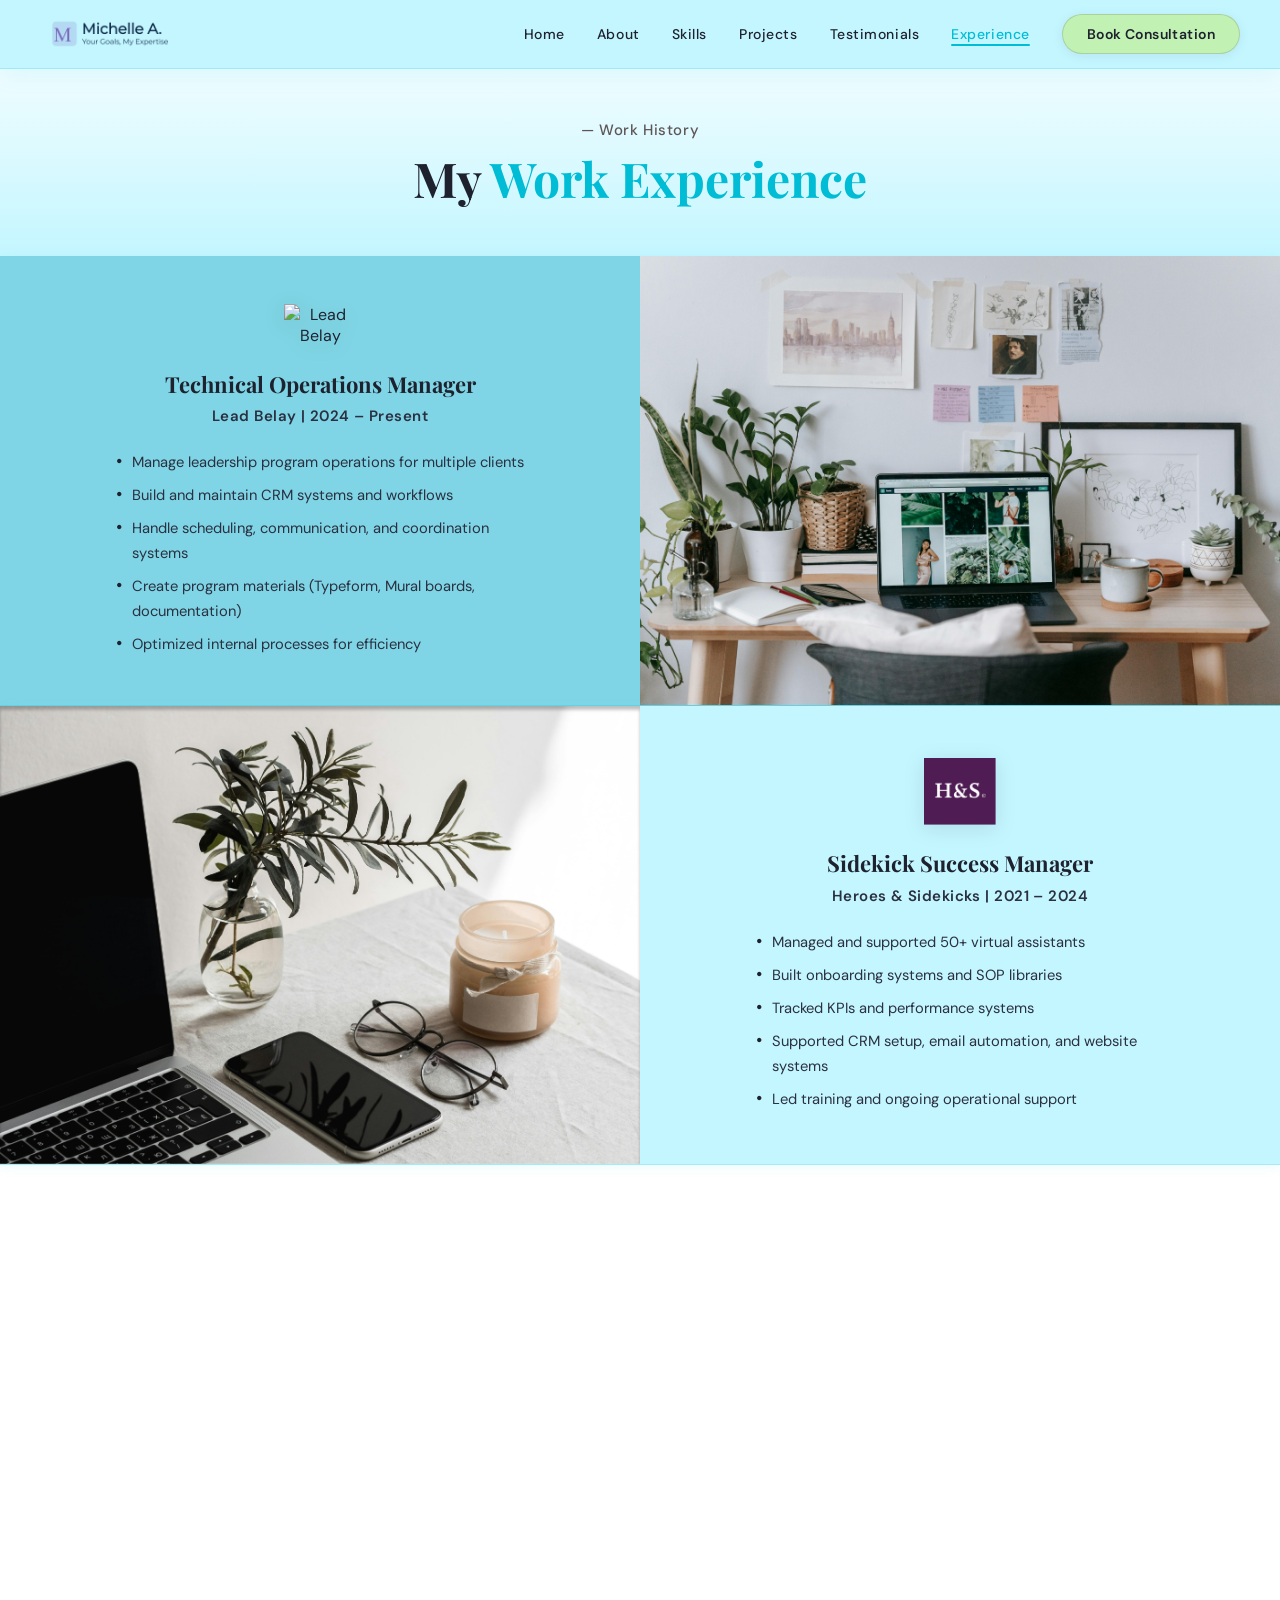
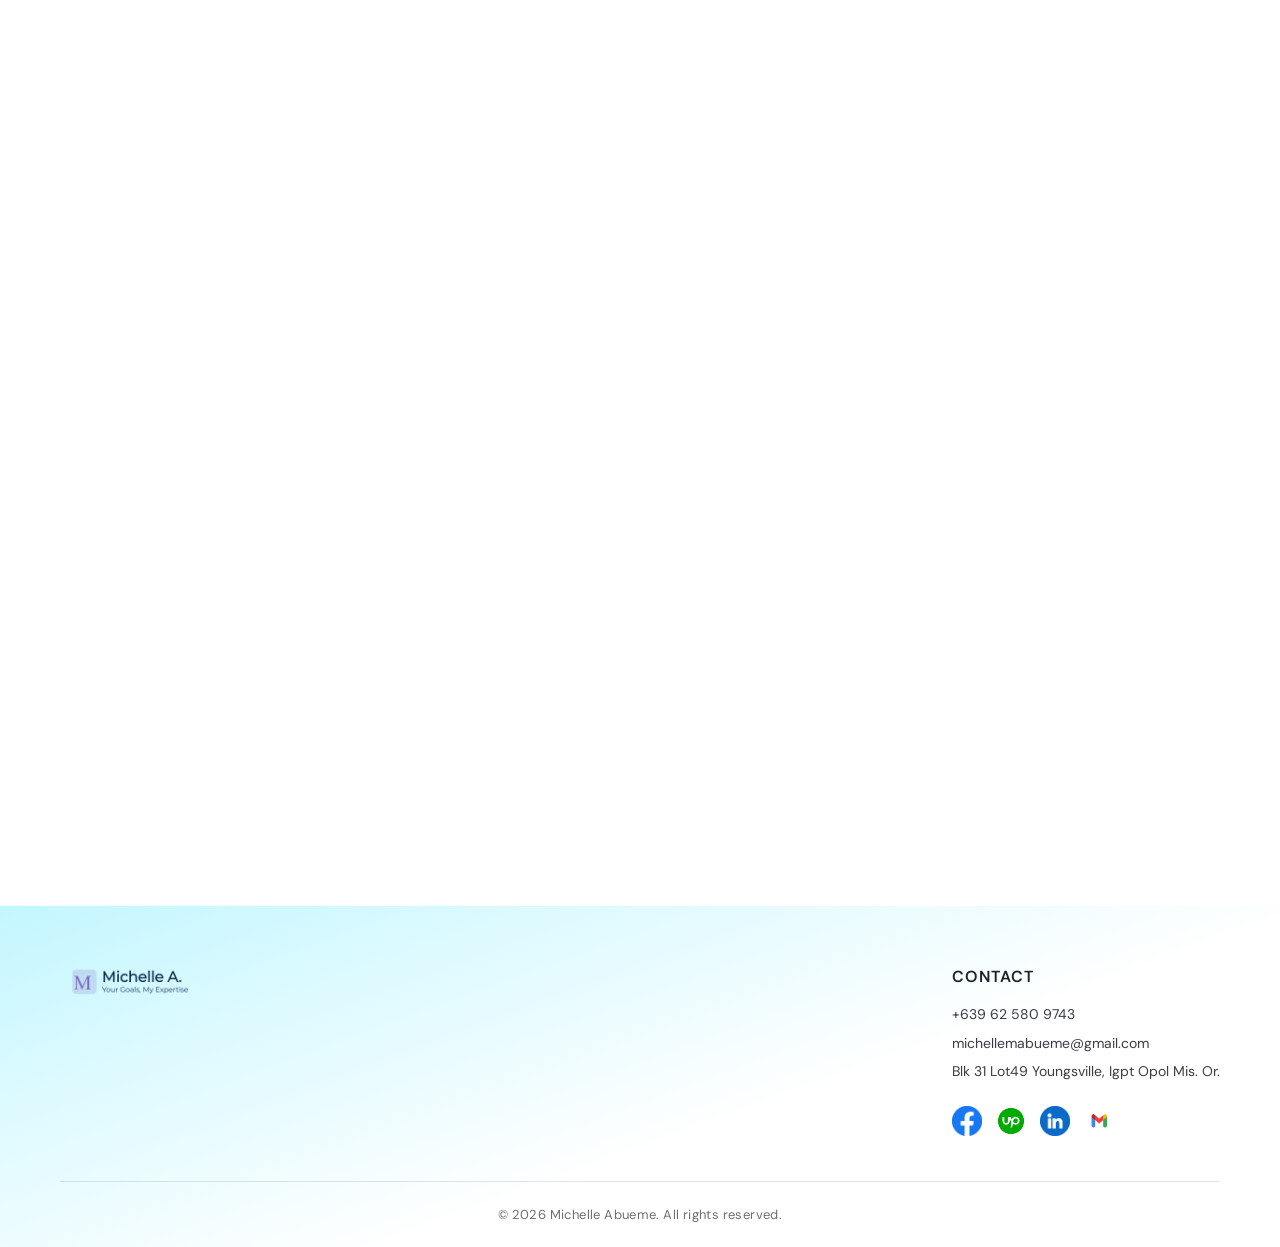
==== experience.html @ 3c29dafa "Initial portfolio upload" ====
<!DOCTYPE html>
<html lang="en">
<head>
    <meta charset="UTF-8">
    <meta name="viewport" content="width=device-width, initial-scale=1.0">
    <title>Experience — Michelle Abueme</title>
    <link rel="preconnect" href="https://fonts.googleapis.com">
    <link rel="preconnect" href="https://fonts.gstatic.com" crossorigin>
    <link href="https://fonts.googleapis.com/css2?family=Cormorant+Garamond:ital,wght@0,300;0,400;0,600;1,300;1,400&family=DM+Sans:wght@300;400;500;600&family=Playfair+Display:wght@700&family=Tangerine:wght@700&display=swap" rel="stylesheet">
    <link rel="stylesheet" href="experience.css">
</head>
<body>

    <!-- NAV -->
    <nav id="navbar">
        <a href="home.html" class="logo">
            <img src="images/logo-transparent.png" alt="Michelle Abueme">
        </a>
        <div class="nav-links">
            <a href="home.html" class="nav-link">Home</a>
            <a href="about.html" class="nav-link">About</a>
            <a href="skills.html" class="nav-link">Skills</a>
            <a href="projects.html" class="nav-link">Projects</a>
            <a href="testimonials.html" class="nav-link">Testimonials</a>
            <a href="experience.html" class="nav-link active">Experience</a>
            <a href="book.html" class="nav-link--cta">Book Consultation</a>
        </div>
        <button class="hamburger" id="hamburger" aria-label="Open menu">
            <span></span><span></span><span></span>
        </button>
    </nav>

    <!-- MOBILE MENU -->
    <div class="mobile-menu" id="mobileMenu">
        <a href="home.html" class="nav-link">Home</a>
        <a href="about.html" class="nav-link">About</a>
        <a href="skills.html" class="nav-link">Skills</a>
        <a href="projects.html" class="nav-link">Projects</a>
        <a href="testimonials.html" class="nav-link">Testimonials</a>
        <a href="experience.html" class="nav-link active">Experience</a>
        <a href="book.html" class="nav-link--cta">Book Consultation</a>
    </div>

    <!-- ── PAGE HEADER ── -->
    <section class="experience-header">
        <p class="section-label reveal">— Work History</p>
        <h1 class="page-title reveal">My <span class="highlight">Work Experience</span></h1>
    </section>

    <!-- ── EXPERIENCE ROWS ── -->
    <div class="experience-rows">

        <!-- Row 1: text left, image right — cyan-mid bg -->
        <div class="exp-row row-dark reveal">
            <div class="exp-text">
                <div class="exp-inner">
                    <div class="exp-logo-wrap">
                        <img src="images/lb-logo.png" alt="Lead Belay" class="exp-logo">
                    </div>
                    <h2 class="exp-title">Technical Operations Manager</h2>
                    <h3 class="exp-company">Lead Belay | 2024 – Present</h3>
                    <ul class="exp-list">
                        <li>Manage leadership program operations for multiple clients</li>
                        <li>Build and maintain CRM systems and workflows</li>
                        <li>Handle scheduling, communication, and coordination systems</li>
                        <li>Create program materials (Typeform, Mural boards, documentation)</li>
                        <li>Optimized internal processes for efficiency</li>
                    </ul>
                </div>
            </div>
            <div class="exp-image">
                <img src="images/LB.jpg" alt="Lead Belay workspace">
            </div>
        </div>

        <!-- Row 2: image left, text right — cyan-light bg -->
        <div class="exp-row row-light row-reverse reveal">
            <div class="exp-text">
                <div class="exp-inner">
                    <div class="exp-logo-wrap">
                        <img src="images/HS-LOGO.png" alt="Heroes & Sidekicks" class="exp-logo">
                    </div>
                    <h2 class="exp-title">Sidekick Success Manager</h2>
                    <h3 class="exp-company">Heroes &amp; Sidekicks | 2021 – 2024</h3>
                    <ul class="exp-list">
                        <li>Managed and supported 50+ virtual assistants</li>
                        <li>Built onboarding systems and SOP libraries</li>
                        <li>Tracked KPIs and performance systems</li>
                        <li>Supported CRM setup, email automation, and website systems</li>
                        <li>Led training and ongoing operational support</li>
                    </ul>
                </div>
            </div>
            <div class="exp-image">
                <img src="images/HS.png" alt="Heroes & Sidekicks workspace">
            </div>
        </div>

        <!-- Row 3: text left, image right — cyan-mid bg -->
        <div class="exp-row row-dark reveal">
            <div class="exp-text">
                <div class="exp-inner">
                    <div class="exp-logo-wrap">
                        <img src="images/HOM-LOGO.png" alt="Heroes of Marketing" class="exp-logo">
                    </div>
                    <h2 class="exp-title">Marketing Operations Manager</h2>
                    <h3 class="exp-company">Heroes of Marketing | 2020 – 2021</h3>
                    <ul class="exp-list">
                        <li>Built systems to improve traffic, leads, and conversions</li>
                        <li>Developed marketing automation workflows</li>
                        <li>Supported campaign execution and optimization</li>
                        <li>Streamlined CRM and data processes</li>
                        <li>Aligned marketing systems with business goals across teams</li>
                    </ul>
                </div>
            </div>
            <div class="exp-image">
                <img src="images/HOM.jpg" alt="Heroes of Marketing workspace">
            </div>
        </div>

        <!-- Row 4: image left, text right — cyan-light bg -->
        <div class="exp-row row-light row-reverse reveal">
            <div class="exp-text">
                <div class="exp-inner">
                    <div class="exp-logo-wrap">
                        <img src="images/CIQ-LOGO.png" alt="CloserIQ" class="exp-logo">
                    </div>
                    <h2 class="exp-title">Marketing Operations Assistant</h2>
                    <h3 class="exp-company">CloserIQ | 2018 – 2020</h3>
                    <ul class="exp-list">
                        <li>Supported PPC campaigns and lead generation</li>
                        <li>Managed marketing automation workflows</li>
                        <li>Maintained CRM and handled data entry</li>
                        <li>Updated WordPress content</li>
                        <li>Assisted with reporting and campaign tracking</li>
                    </ul>
                </div>
            </div>
            <div class="exp-image">
                <img src="images/CIQ.png" alt="CloserIQ workspace">
            </div>
        </div>

        <!-- Row 5: text left, image right — cyan-mid bg -->
        <div class="exp-row row-dark reveal">
            <div class="exp-text">
                <div class="exp-inner">
                    <div class="exp-logo-wrap multi-logo">
                        <img src="images/CL1.png" alt="Company 1" class="exp-logo-sm">
                        <img src="images/CL2.png" alt="Company 2" class="exp-logo-sm">
                        <img src="images/CL3.png" alt="Company 3" class="exp-logo-sm">
                        <img src="images/CL4.png" alt="Company 4" class="exp-logo-sm">
                        <img src="images/CL5.png" alt="Company 5" class="exp-logo-sm">
                    </div>
                    <h2 class="exp-title">Data Analyst &amp; Marketing Support</h2>
                    <h3 class="exp-company">2011 – 2020 (Various Companies)</h3>
                    <ul class="exp-list">
                        <li>CRM data mapping and database management</li>
                        <li>Data mining, scraping, and research</li>
                        <li>PPC campaign support and marketing operations</li>
                        <li>Lead generation and list building</li>
                        <li>Website updates and administrative coordination</li>
                    </ul>
                </div>
            </div>
            <div class="exp-image">
                <img src="images/LB.jpg" alt="Various companies workspace">
            </div>
        </div>

    </div>

    <!-- ── FOOTER ── -->
    <footer class="footer-section">
        <div class="footer-container">
            <div class="footer-content">
                <div class="footer-brand">
                    <a href="home.html">
                        <img src="images/logo-transparent.png" alt="Michelle Abueme">
                    </a>
                </div>
                <div class="footer-contact">
                    <h3>Contact</h3>
                    <p>+639 62 580 9743</p>
                    <p>michellemabueme@gmail.com</p>
                    <p>Blk 31 Lot49 Youngsville, Igpt Opol Mis. Or.</p>
                    <div class="footer-social-icons">
                        <a href="https://www.facebook.com/michelle.micth/" target="_blank"><img src="images/fb.png" alt="Facebook"></a>
                        <a href="https://www.upwork.com/freelancers/~012e29f9a9e0edf73e?mp_source=share" target="_blank"><img src="images/up.png" alt="Upwork"></a>
                        <a href="https://www.linkedin.com/in/michelle-abueme/" target="_blank"><img src="images/ln.png" alt="LinkedIn"></a>
                        <a href="mailto:michellemabueme@gmail.com" target="_blank"><img src="images/GM.png" alt="Gmail"></a>
                    </div>
                </div>
            </div>
            <div class="footer-bottom">
                <p>© 2026 Michelle Abueme. All rights reserved.</p>
            </div>
        </div>
    </footer>

    <script>
        // Nav scroll
        const navbar = document.getElementById('navbar');
        window.addEventListener('scroll', () => {
            navbar.classList.toggle('scrolled', window.scrollY > 40);
        });

        // Hamburger
        const hamburger = document.getElementById('hamburger');
        const mobileMenu = document.getElementById('mobileMenu');
        hamburger.addEventListener('click', () => {
            const isOpen = hamburger.classList.toggle('open');
            mobileMenu.classList.toggle('open', isOpen);
            document.body.style.overflow = isOpen ? 'hidden' : '';
        });
        mobileMenu.querySelectorAll('a').forEach(link => {
            link.addEventListener('click', () => {
                hamburger.classList.remove('open');
                mobileMenu.classList.remove('open');
                document.body.style.overflow = '';
            });
        });

        // Scroll reveal
        const revealEls = document.querySelectorAll('.reveal');
        const observer = new IntersectionObserver((entries) => {
            entries.forEach(entry => {
                if (entry.isIntersecting) {
                    entry.target.classList.add('visible');
                    observer.unobserve(entry.target);
                }
            });
        }, { threshold: 0.06 });
        revealEls.forEach(el => observer.observe(el));
    </script>
</body>
</html>
---- experience.css ----
/* ═══════════════════════════════════════════════
   EXPERIENCE.CSS — shares design tokens with about / skills / projects / testimonials
═══════════════════════════════════════════════ */

:root {
    --cyan:       #00BCD5;
    --cyan-light: #C4F6FF;
    --cyan-mid:   #7adde7;
    --cyan-dark:  #92EEFF;
    --green-btn:  #c1f2b3;
    --dark:       #1e222e;
    --text-muted: #5E5656;
    --white:      #ffffff;
    --nav-bg:     #C4F6FF;
    --row-dark:   #7FD5E5;
    --row-light:  #C4F6FF;
    --transition: 0.4s cubic-bezier(0.25, 0.46, 0.45, 0.94);
}

*, *::before, *::after { box-sizing: border-box; margin: 0; padding: 0; }
html { scroll-behavior: smooth; }

body {
    background-color: var(--white);
    font-family: 'DM Sans', sans-serif;
    color: var(--dark);
    overflow-x: hidden;
}


/* ═══════════════════════════════
   NAV
═══════════════════════════════ */
nav {
    background-color: var(--nav-bg);
    padding: 14px 40px;
    display: flex;
    align-items: center;
    border-bottom: 1.5px solid rgba(0,188,213,0.2);
    box-shadow: 0 4px 24px rgba(0,188,213,0.1);
    position: fixed;
    top: 0; width: 100%;
    z-index: 1000;
    transition: box-shadow 0.3s ease, background 0.3s ease;
    backdrop-filter: blur(6px);
}
nav.scrolled {
    background-color: rgba(196,246,255,0.92);
    box-shadow: 0 8px 32px rgba(0,188,213,0.18);
}

.logo { margin-right: auto; display: block; transition: transform var(--transition); }
.logo img { width: 140px; height: auto; object-fit: contain; display: block; }
.logo:hover { transform: scale(1.05); }

.nav-links { display: flex; align-items: center; gap: 32px; }

.nav-link {
    text-decoration: none;
    color: var(--dark);
    font-weight: 500;
    font-size: 14px;
    letter-spacing: 0.04em;
    position: relative;
    display: inline-block;
    transition: color var(--transition);
}
.nav-link::after {
    content: "";
    position: absolute;
    left: 0; bottom: -3px;
    width: 0%; height: 2px;
    background: var(--cyan);
    border-radius: 2px;
    transition: width var(--transition);
}
.nav-link:hover,
.nav-link.active { color: var(--cyan); }
.nav-link:hover::after,
.nav-link.active::after { width: 100%; }

.nav-link--cta {
    background-color: var(--green-btn);
    color: var(--dark);
    padding: 10px 24px;
    border-radius: 100px;
    border: 1px solid rgba(30,34,46,0.15);
    text-decoration: none;
    font-weight: 600;
    font-size: 14px;
    letter-spacing: 0.03em;
    display: inline-flex;
    align-items: center;
    justify-content: center;
    transition: all var(--transition);
    box-shadow: 0 2px 12px rgba(0,0,0,0.07);
    white-space: nowrap;
}
.nav-link--cta:hover {
    color: var(--cyan);
    transform: translateY(-2px);
    box-shadow: 0 6px 20px rgba(0,188,213,0.2);
}

/* Hamburger */
.hamburger {
    display: none;
    flex-direction: column;
    gap: 5px;
    cursor: pointer;
    padding: 6px;
    border: none;
    background: transparent;
    z-index: 1001;
}
.hamburger span {
    display: block; width: 26px; height: 2px;
    background: var(--dark); border-radius: 2px;
    transition: all 0.35s ease; transform-origin: center;
}
.hamburger.open span:nth-child(1) { transform: translateY(7px) rotate(45deg); }
.hamburger.open span:nth-child(2) { opacity: 0; transform: scaleX(0); }
.hamburger.open span:nth-child(3) { transform: translateY(-7px) rotate(-45deg); }

.mobile-menu {
    display: none;
    position: fixed; inset: 0;
    background: rgba(196,246,255,0.97);
    backdrop-filter: blur(12px);
    z-index: 999;
    flex-direction: column;
    align-items: center; justify-content: center;
    gap: 32px;
    opacity: 0; pointer-events: none;
    transition: opacity 0.35s ease;
}
.mobile-menu.open { display: flex; opacity: 1; pointer-events: all; }
.mobile-menu .nav-link { font-size: 22px; font-weight: 500; }
.mobile-menu .nav-link--cta { font-size: 18px; padding: 14px 48px; }


/* ═══════════════════════════════
   SHARED UTILITIES
═══════════════════════════════ */
.highlight { color: var(--cyan); }

.section-label {
    color: var(--text-muted);
    font-size: 15px;
    font-weight: 500;
    letter-spacing: 0.04em;
    margin-bottom: 10px;
    display: block;
    text-align: center;
}

/* Scroll reveal */
.reveal {
    opacity: 0;
    transform: translateY(28px);
    transition: opacity 0.7s ease, transform 0.7s ease;
}
.reveal.visible { opacity: 1; transform: translateY(0); }


/* ═══════════════════════════════
   PAGE HEADER
═══════════════════════════════ */
.experience-header {
    padding: 120px 40px 48px;
    text-align: center;
    background: linear-gradient(180deg, var(--white) 0%, var(--cyan-light) 100%);
}

.page-title {
    font-family: 'Playfair Display', serif;
    font-size: clamp(28px, 4vw, 48px);
    font-weight: 700;
    color: var(--dark);
    line-height: 1.2;
}


/* ═══════════════════════════════
   EXPERIENCE ROWS
═══════════════════════════════ */
.experience-rows {
    width: 100%;
}

/* Each full-width row */
.exp-row {
    display: flex;
    width: 100%;
    min-height: 420px;
    border-bottom: 1.5px solid rgba(0,188,213,0.18);
    box-shadow: 0 2px 12px rgba(0,188,213,0.08);
}

.row-dark  { background-color: var(--row-dark); }
.row-light { background-color: var(--row-light); }

/* Reverse layout: image left, text right */
.row-reverse { flex-direction: row-reverse; }

/* ── Text half ── */
.exp-text {
    flex: 0 0 50%;
    display: flex;
    align-items: center;
    justify-content: center;
}

.exp-inner {
    width: 100%;
    max-width: 520px;
    padding: 48px 56px;
    display: flex;
    flex-direction: column;
    align-items: center;
    text-align: center;
}

/* Logo */
.exp-logo-wrap {
    margin-bottom: 24px;
    display: flex;
    align-items: center;
    justify-content: center;
}

.exp-logo {
    width: 72px;
    height: auto;
    object-fit: contain;
    display: block;
    filter: drop-shadow(0 4px 10px rgba(0,0,0,0.1));
}

/* Multi-logo row (row 5) */
.multi-logo {
    gap: 12px;
    flex-wrap: wrap;
}

.exp-logo-sm {
    width: 60px;
    height: auto;
    object-fit: contain;
    display: block;
    filter: drop-shadow(0 2px 6px rgba(0,0,0,0.1));
}

/* Job title */
.exp-title {
    font-family: 'Playfair Display', serif;
    font-size: clamp(17px, 1.8vw, 22px);
    font-weight: 700;
    color: var(--dark);
    margin-bottom: 8px;
    line-height: 1.3;
}

/* Company + dates */
.exp-company {
    font-size: clamp(13px, 1.2vw, 15px);
    font-weight: 600;
    color: #2a3040;
    margin-bottom: 24px;
    letter-spacing: 0.03em;
}

/* Bullet list — left-aligned inside centered block */
.exp-list {
    list-style: none;
    padding: 0;
    margin: 0;
    text-align: left;
    width: 100%;
    display: flex;
    flex-direction: column;
    gap: 8px;
}

.exp-list li {
    font-size: clamp(13px, 1.15vw, 15px);
    line-height: 1.7;
    color: #2a3040;
    display: flex;
    align-items: baseline;
    gap: 10px;
}

.exp-list li::before {
    content: "•";
    color: var(--dark);
    font-size: 18px;
    flex-shrink: 0;
    line-height: 1;
}

/* ── Image half ── */
.exp-image {
    flex: 0 0 50%;
    overflow: hidden;
}

.exp-image img {
    width: 100%;
    height: 100%;
    object-fit: cover;
    display: block;
    transition: transform 0.8s ease;
}

.exp-row:hover .exp-image img {
    transform: scale(1.03);
}


/* ═══════════════════════════════
   FOOTER
═══════════════════════════════ */
.footer-section {
    background: linear-gradient(160deg, var(--cyan-light) 0%, var(--white) 60%);
    padding: 60px 0 24px;
}

.footer-container {
    max-width: 1400px;
    margin: 0 auto;
    padding: 0 60px;
}

.footer-content {
    display: flex;
    justify-content: space-between;
    align-items: flex-start;
    gap: 40px;
    margin-bottom: 40px;
    flex-wrap: wrap;
}

.footer-brand img {
    width: 140px; height: auto;
    object-fit: contain; display: block;
    transition: transform var(--transition);
}
.footer-brand:hover img { transform: scale(1.06); }

.footer-contact { display: flex; flex-direction: column; gap: 6px; }

.footer-contact h3 {
    font-size: 16px; font-weight: 600;
    letter-spacing: 0.06em; text-transform: uppercase;
    margin-bottom: 10px; color: var(--dark);
}

.footer-contact p { font-size: 14px; color: #3a3d47; line-height: 1.6; }

.footer-social-icons { margin-top: 18px; display: flex; gap: 14px; }
.footer-social-icons img {
    width: 30px; height: 30px;
    transition: transform var(--transition), filter var(--transition);
}
.footer-social-icons img:hover {
    transform: scale(1.2) translateY(-3px);
    filter: drop-shadow(0 4px 8px rgba(0,188,213,0.3));
}

.footer-bottom {
    text-align: center;
    padding-top: 24px;
    border-top: 1px solid rgba(30,34,46,0.12);
}
.footer-bottom p { font-size: 13px; color: #6b6f7a; letter-spacing: 0.03em; }


/* ═══════════════════════════════
   RESPONSIVE — TABLET ≤ 1024px
═══════════════════════════════ */
@media (max-width: 1024px) {
    .exp-inner        { padding: 40px 40px; }
    .footer-container { padding: 0 40px; }
}


/* ═══════════════════════════════
   RESPONSIVE — MOBILE ≤ 768px
═══════════════════════════════ */
@media (max-width: 768px) {
    /* Nav */
    nav { padding: 14px 24px; }
    .nav-links { display: none; }
    .hamburger { display: flex; }

    /* Header */
    .experience-header { padding: 100px 24px 40px; }

    /* Rows — stack vertically, image always on top */
    .exp-row,
    .row-reverse {
        flex-direction: column !important;
        min-height: auto;
    }

    .exp-text,
    .exp-image {
        flex: none;
        width: 100%;
    }

    /* Image comes first on mobile */
    .exp-image { order: -1; height: 240px; }
    .exp-text  { order: 1; }

    .exp-inner {
        padding: 36px 28px;
        align-items: center;
        text-align: center;
    }

    .exp-list { text-align: left; }

    /* Footer */
    .footer-container { padding: 0 24px; }
    .footer-content { flex-direction: column; align-items: center; text-align: center; }
    .footer-social-icons { justify-content: center; }
}


/* ═══════════════════════════════
   RESPONSIVE — SMALL MOBILE ≤ 480px
═══════════════════════════════ */
@media (max-width: 480px) {
    .experience-header { padding: 90px 16px 32px; }
    .exp-inner { padding: 28px 20px; }
    .exp-image { height: 200px; }
    .exp-logo  { width: 56px; }
    .exp-logo-sm { width: 44px; }
    .footer-container { padding: 0 16px; }
}
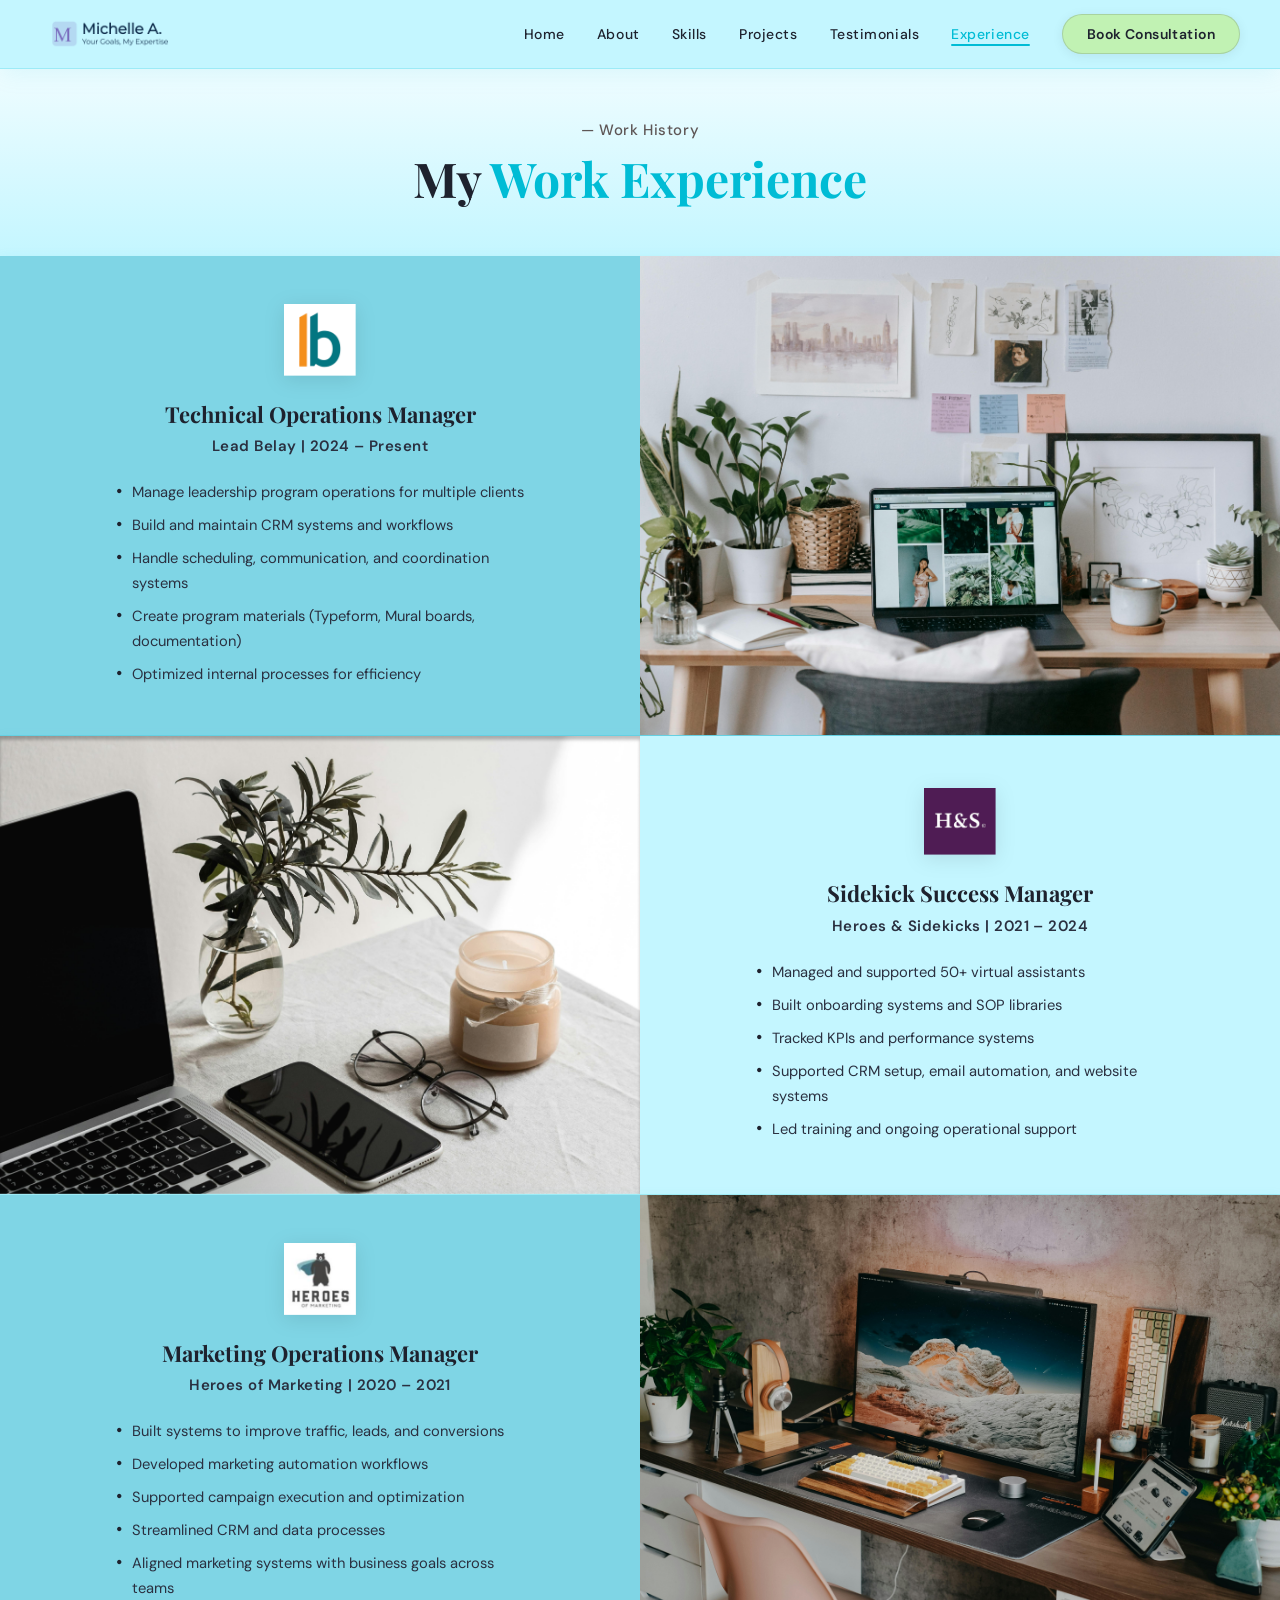
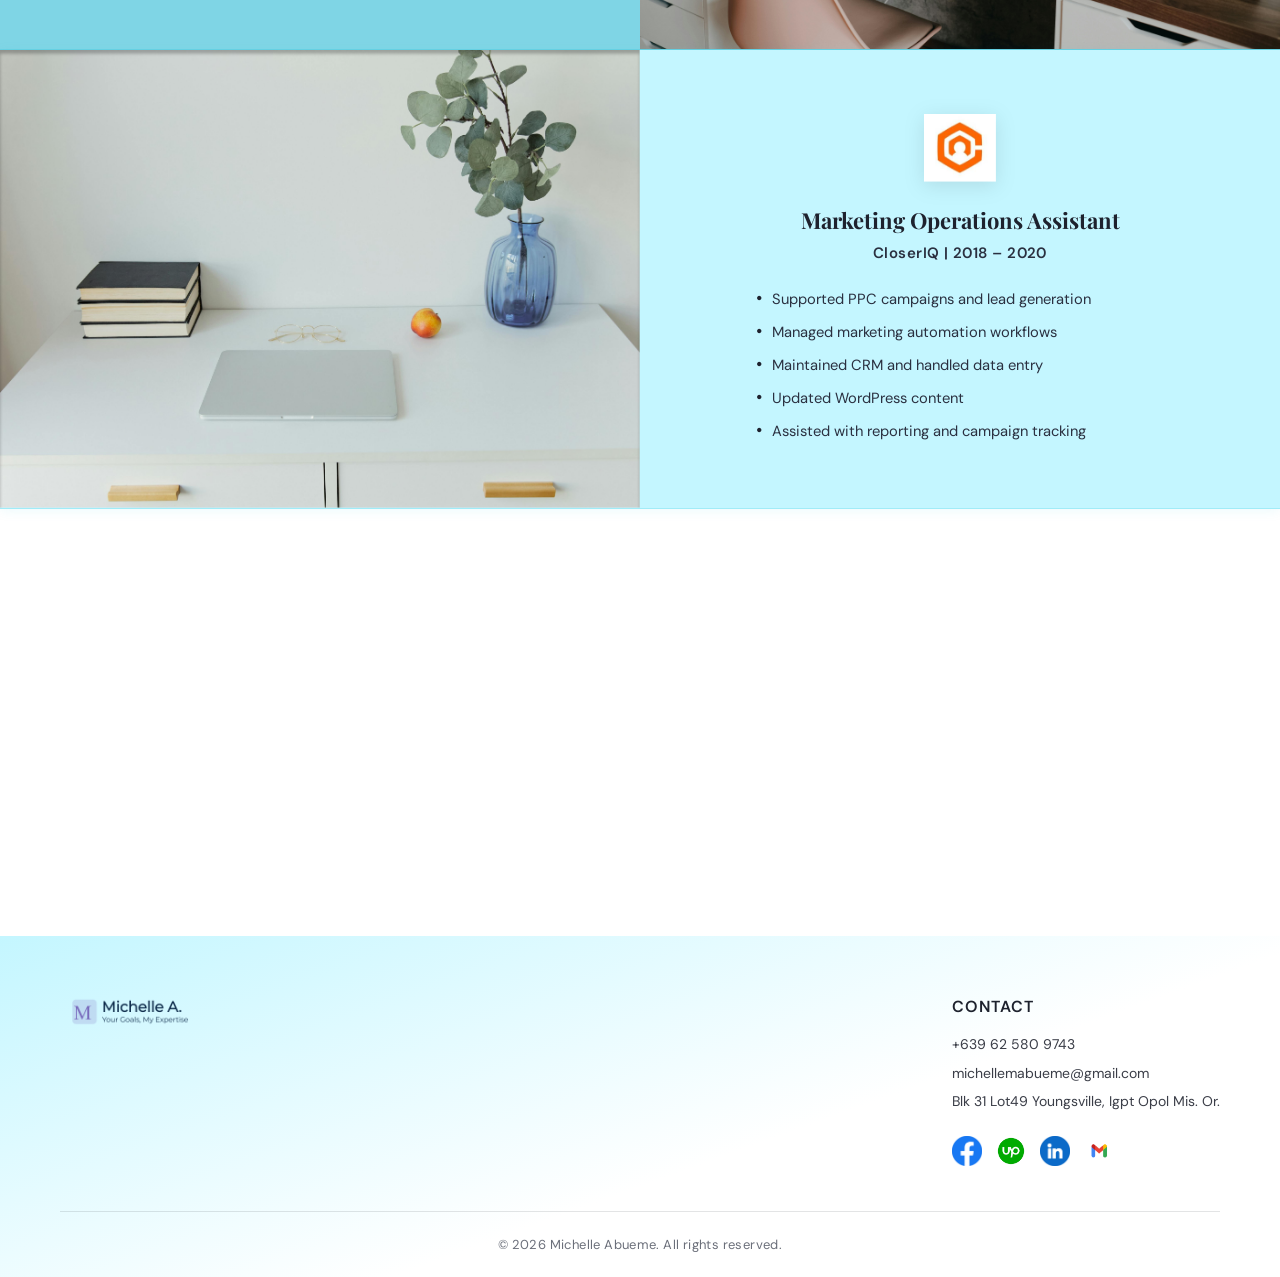
==== commit 0fea0778: "update LB logo" ====
--- a/experience.html
+++ b/experience.html
@@ -55,7 +55,7 @@
             <div class="exp-text">
                 <div class="exp-inner">
                     <div class="exp-logo-wrap">
-                        <img src="images/lb-logo.png" alt="Lead Belay" class="exp-logo">
+                        <img src="images/LB-LOGO.png" alt="Lead Belay" class="exp-logo">
                     </div>
                     <h2 class="exp-title">Technical Operations Manager</h2>
                     <h3 class="exp-company">Lead Belay | 2024 – Present</h3>
